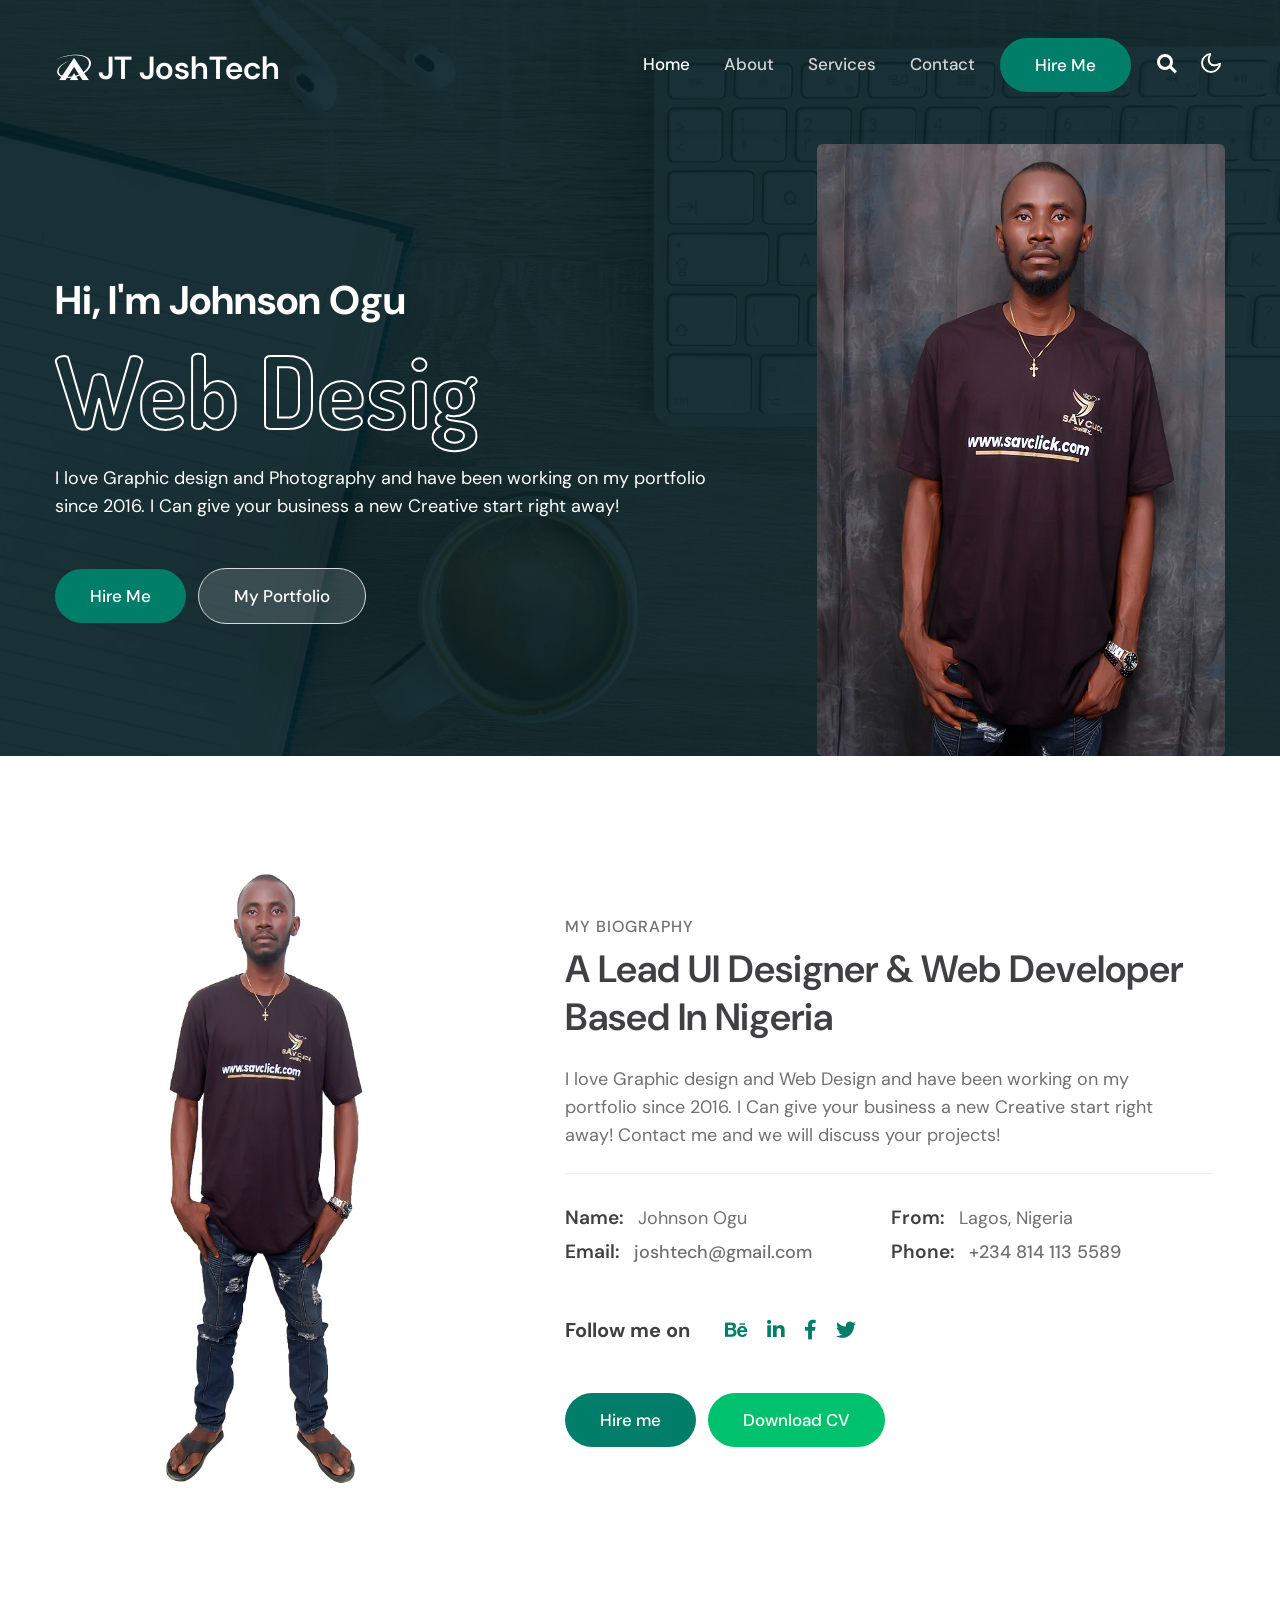
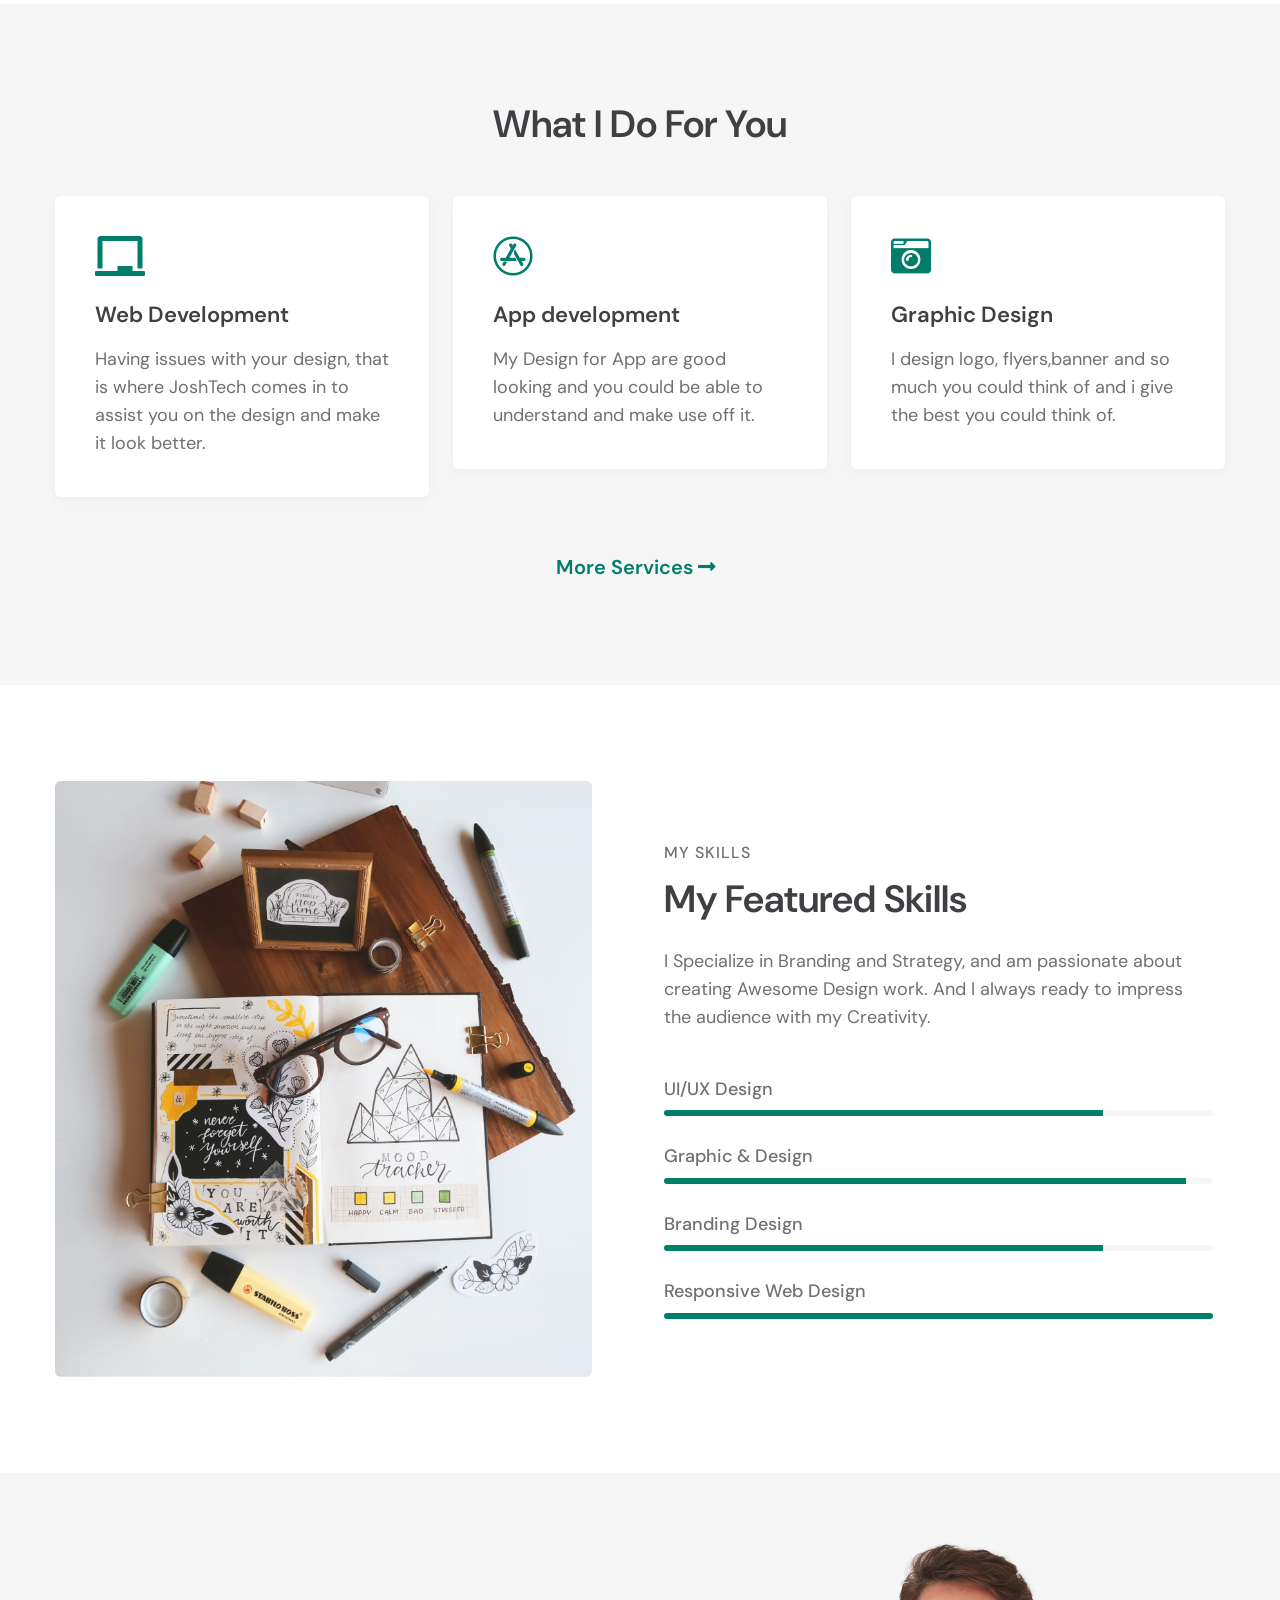
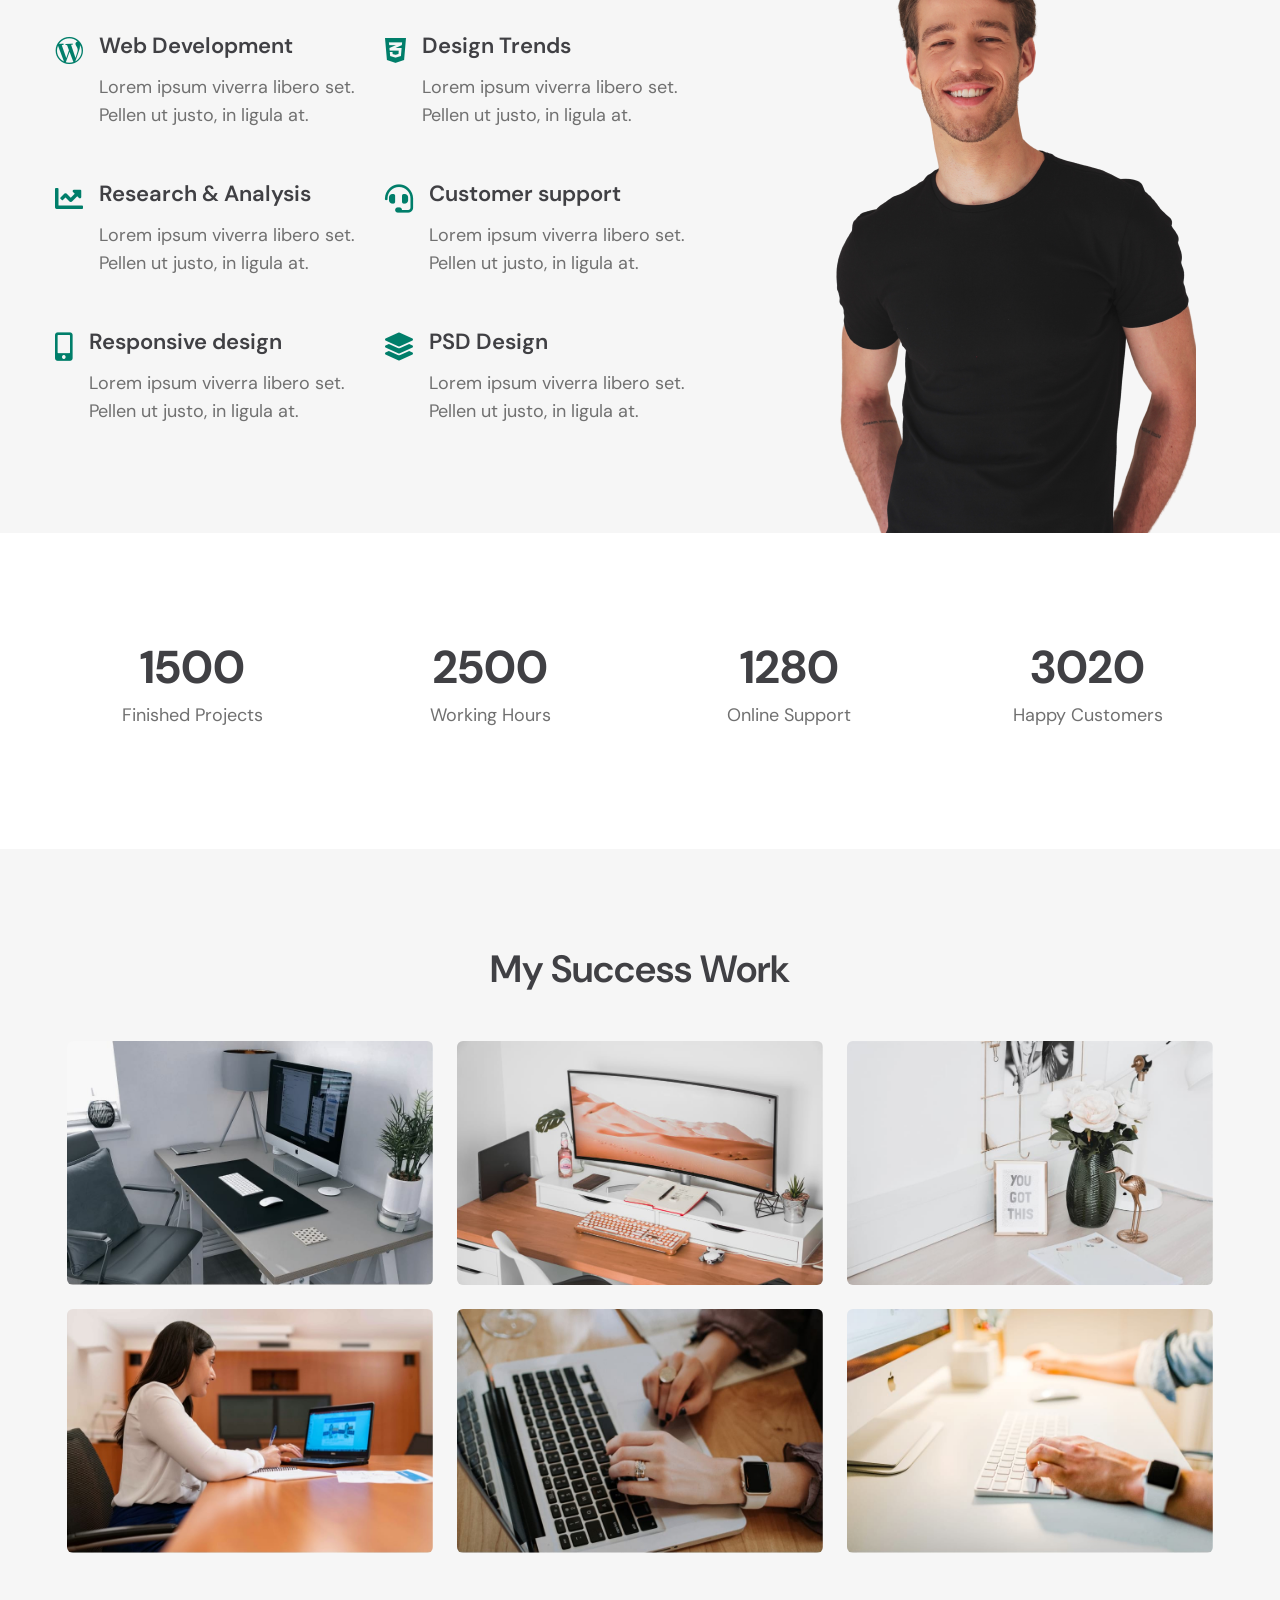
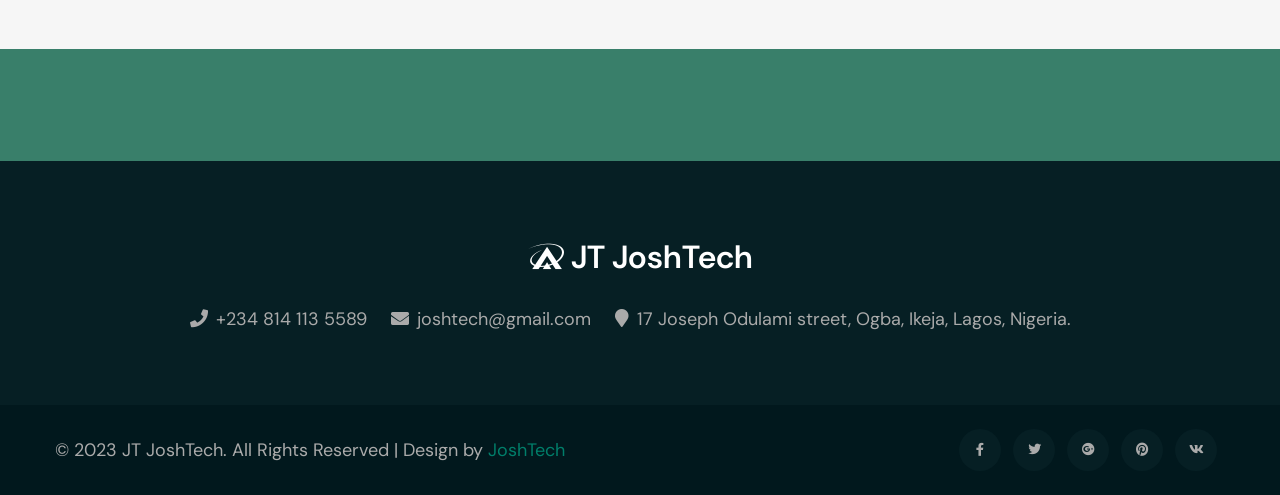
==== index.html @ a09c0ccb "Add files via upload" ====
<!--
Author: JoshTech
Author URL: http://joshtech.com
-->
<!doctype html>
<html lang="en">

<head>
    <!-- Required meta tags -->
    <meta charset="utf-8">
    <meta name="viewport" content="width=device-width, initial-scale=1, shrink-to-fit=no">
    <title>JoshTech Portfolio : Home</title>

    <!-- google-fonts -->
    <link href="//fonts.googleapis.com/css2?family=Dosis:wght@300;400;500;600;800&display=swap" rel="stylesheet">
    <link href="//fonts.googleapis.com/css2?family=DM+Sans:wght@400;500;700&display=swap" rel="stylesheet">
    <!-- //google-fonts -->

    <!-- Template CSS Style link -->
    <link rel="stylesheet" href="assets/css/style-liberty.css">

</head>

<body>


    <!--header-->
    <header id="site-header" class="fixed-top">
        <div class="container">
            <nav class="navbar navbar-expand-lg stroke">
                <h1>
                    <a class="navbar-brand" href="index.html">
                        <i class="fab fa-asymmetrik"></i> JT JoshTech
                    </a>
                </h1>
                <!-- if logo is image enable this   
                <a class="navbar-brand" href="index.html">
                    <img src="image-path" alt="Your logo" title="Your logo" style="height:35px;" />
                </a> -->
                <button class="navbar-toggler collapsed bg-gradient" type="button" data-bs-toggle="collapse"
                    data-bs-target="#navbarTogglerDemo02" aria-controls="navbarTogglerDemo02" aria-expanded="false"
                    aria-label="Toggle navigation">
                    <span class="navbar-toggler-icon fa icon-expand fa-bars"></span>
                    <span class="navbar-toggler-icon fa icon-close fa-times"></span>
                </button>

                <div class="collapse navbar-collapse" id="navbarTogglerDemo02">
                    <ul class="navbar-nav ms-lg-auto align-items-center">
                        <li class="nav-item active">
                            <a class="nav-link" href="index.html">Home <span class="sr-only">(current)</span></a>
                        </li>
                        <li class="nav-item">
                            <a class="nav-link" href="about.html">About</a>
                        </li>
                        <li class="nav-item">
                            <a class="nav-link" href="services.html">Services</a>
                        </li>
                        <li class="nav-item">
                            <a class="nav-link" href="contact.html">Contact</a>
                        </li>

                        <!--/right-btn-->
                        <div class="header-btn mx-2">
                            <a class="btn btn-style btn-primary mr-lg-5" href="contact.html"> Hire Me</a>
                        </div>
                        <!--/right-btn-->

                    </ul>
                </div>

                <!-- search -->
                <ul class="cd-header-buttons px-lg-2">
                    <li>
                    <a class="cd-search-trigger" href="#cd-search">
                        <span></span>
                    </a>
                    </li>
                </ul>
                <div id="cd-search" class="cd-search">
                    <form action="#url" method="post">
                        <input name="Search" type="search" placeholder="Click enter after typing...">
                    </form>
                </div>
                <!-- //search -->
                
                <!-- toggle switch for light and dark theme -->
                <div class="cont-ser-position">
                    <nav class="navigation">
                        <div class="theme-switch-wrapper">
                            <label class="theme-switch" for="checkbox">
                                <input type="checkbox" id="checkbox">
                                <div class="mode-container">
                                    <i class="gg-sun"></i>
                                    <i class="gg-moon"></i>
                                </div>
                            </label>
                        </div>
                    </nav>
                </div>
                <!-- //toggle switch for light and dark theme -->
            </nav>
        </div>
    </header>
    <!--//header-->




    <!-- banner section -->
    <section id="home" class="w3l-banner pt-5">
        <div class="container pt-lg-5 pt-md-4">
            <div class="row pt-lg-5 pt-4">
                <div class="col-lg-7 banner-info-grid pt-lg-0 pt-5">
                    <h1 class="mb-3">Hi, I'm Johnson Ogu</h1>
                    <h3 class="mb-4"> <span class="typed-text"></span><span class="cursor">&nbsp</span> </h3>
                    <p>I love Graphic design and Photography and have been working on my portfolio since 2016. I Can
                        give your business a new Creative start right away!</p>
                    
                    <a class="btn btn-primary btn-style mt-5 me-2" href="contact.html"> Hire Me </a>
                    <a class="btn btn-style transparent-btn mt-5" href="#portfolio"> My Portfolio </a>
                    
                </div>
                <div class="col-lg-5 text-lg-end my-image mt-lg-0 mt-4">
                    <img src="assets/images/Banner2.jpg" class="img-fluid" />
                </div>
            </div>
        </div>
    </section>
    <!-- //banner section -->


    <!-- About Section-->
    <section class="w3l-about py-5" id="about">
        <div class="container py-md-5 py-2">
            <div class="row w3l-row">
                <div class="col-lg-5 my-image pe-lg-5 mb-lg-0 mb-md-5 mb-4">
                    <img src="assets/images/About2.jpg" alt="" class="img-fluid">
                </div>
                <div class="col-lg-7 w3l-about-info px-lg-4 align-center">
                    <h6 class="w3l-title-small mb-1">My Biography</h6>
                    <h3 class="w3l-title-main mb-2">A Lead UI Designer & Web Developer based in Nigeria</h3>
                    <p class="my-4 pe-lg-5">I love Graphic design and Web Design and have been working on my portfolio since 2016. I Can give your business a new Creative start right away! Contact me and we will discuss your projects!</p>
                    <div class="my-info mt-4">
                        <div class="single-info"><span>Name:</span>
                            <p>Johnson Ogu</p>
                        </div>
                        <div class="single-info"><span>From:</span>
                            <p>Lagos, Nigeria</p>
                        </div>
                        <div class="single-info"><span>Email:</span>
                            <p><a href="mailto:joshtech@mail.com">joshtech@gmail.com</a></p>
                        </div>
                        <div class="single-info"><span>Phone:</span>
                            <p><a href="tel:+234 814 113 5589">+234 814 113 5589</a></p>
                        </div>
                    </div>

                    <ul class="follow-social mt-lg-5 mt-4">
                        <li>
                            <h5 class="me-md-3">Follow me on </h5>
                        </li>

                        <li><a href="https://in.linkedin.com/company/joshtech"><span class="fab fa-behance"></span></a>
                        </li>

                        <li><a href="https://in.linkedin.com/company/joshtech"><span class="fab fa-linkedin-in"></span></a>
                        </li>

                        <li><a href="https://www.facebook.com/joshtech/">
                                <span class="fab fa-facebook-f"></span></a></li>

                        <li><a href="https://twitter.com/joshtech"><span class="fab fa-twitter"></span></a></li>

                    </ul>
                    <div class="w3l-btn">
                        <a href="contact.html" class="btn btn-style btn-primary mt-lg-5 mt-4 me-md-2">Hire me</a>
                        <a href="#download-cv" class="btn btn-style btn-secondary mt-lg-5 mt-4">Download CV</a>
                    </div>
                </div>
            </div>
        </div>
    </section>
    <!-- //About Section-->


    <!-- Services Section -->
    <section class="about-section py-5">
        <div class="container py-lg-5 py-md-4 py-2">
            <div class="title-heading-w3 mx-auto text-center mb-sm-5 mb-4">
                <h3 class="w3l-title-main">What I do for you</h3>
            </div>
            <div class="row justify-content-center">
                <div class="col-lg-4 col-md-6">
                    <div class="about-single">
                        <div class="about-icon mb-4">
                            <i class="fas fa-chalkboard"></i>
                        </div>
                        <div class="about-content">
                            <h5 class="mb-3"><a href="#url">Web Development</a></h5>
                            <p>Having issues with your design, that is where JoshTech comes in to assist you on the design and make it look better.</p>
                        </div>
                    </div>
                </div>
                <div class="col-lg-4 col-md-6 mt-md-0 mt-3">
                    <div class="about-single">
                        <div class="about-icon mb-4">
                            <i class="fab fa-app-store"></i>
                        </div>
                        <div class="about-content">
                            <h5 class="mb-3"><a href="#url"> App development</a></h5>
                            <p>My Design for App are good looking and you could be able to understand and make use off it.</p>
                        </div>
                    </div>
                </div>
                <div class="col-lg-4 col-md-6 mt-lg-0 mt-3">
                    <div class="about-single">
                        <div class="about-icon mb-4">
                            <i class="fas fa-camera-retro"></i>
                        </div>
                        <div class="about-content">
                            <h5 class="mb-3"><a href="#url"> Graphic Design</a></h5>
                            <p>I design logo, flyers,banner and so much you could think of and i give the best you could think of.</p>
                        </div>
                    </div>
                </div>
            </div>

            <div class="w3l-btn text-center">
                <a href="services.html" class="btn btn-border mt-lg-5 mt-4 me-2">
                    More services <span class="fas fa-long-arrow-alt-right"></span></a>
            </div>
        </div>
    </section>
    <!-- //Services Section -->





    <section class="w3l-skills py-5" id="skills">
        <div class="container py-lg-5 py-md-4 py-3">
            <div class="row">
                <div class="col-lg-6 pe-lg-5">
                    <img src="assets/images/about1.jpg" alt="" class="img-fluid">
                </div>
                <div class="col-lg-6 mt-lg-0 mt-5 w3l-content-6 px-lg-4 align-self-center">
                    <h6 class="w3l-title-small mb-2">My skills</h6>
                    <h3 class="w3l-title-main">My Featured skills</h3>
                    <p class="mt-4">I Specialize in Branding and Strategy, and am passionate about creating Awesome
                        Design work. And I always ready to impress the audience with my Creativity. </p>
                    <div class="progress-info mt-5">
                        <h6 class="progress-tittle">UI/UX Design</h6>
                        <div class="progress">
                            <div class="progress-bar progress-bar-striped" role="progressbar" style="width: 80%" aria-valuenow="80" aria-valuemin="0" aria-valuemax="100">
                            </div>
                        </div>
                    </div>
                    <div class="progress-info">
                        <h6 class="progress-tittle">Graphic &amp; Design</h6>
                        <div class="progress">
                            <div class="progress-bar progress-bar-striped" role="progressbar" style="width: 95%" aria-valuenow="95" aria-valuemin="0" aria-valuemax="100">
                            </div>
                        </div>
                    </div>
                    <div class="progress-info">
                        <h6 class="progress-tittle">Branding Design</h6>
                        <div class="progress">
                            <div class="progress-bar progress-bar-striped" role="progressbar" style="width: 80%" aria-valuenow="80" aria-valuemin="0" aria-valuemax="100">
                            </div>
                        </div>
                    </div>
                    <div class="progress-info mb-0">
                        <h6 class="progress-tittle">Responsive Web Design</h6>
                        <div class="progress">
                            <div class="progress-bar progress-bar-striped" role="progressbar" style="width: 100%" aria-valuenow="100" aria-valuemin="0" aria-valuemax="100">
                            </div>
                        </div>
                    </div>
                </div>
            </div>
        </div>
    </section>


    <!-- Why Choose Us Section-->
    <section class="w3l-whychooseus pt-5" id="about1">
        <div class="container pt-lg-0 pt-md-4 pt-2">
            <div class="row align-items-center">
                <div class="col-lg-7 pe-lg-5 align-items-center">
                    <div class="row two-grids">
                        <div class="col-sm-6 grids_info d-flex">
                            <i class="fab fa-wordpress-simple"></i>
                            <div class="detail ms-3">
                                <h4 class="w3l-subtitle">Web Development</h4>
                                <p>Lorem ipsum viverra libero set. Pellen ut justo, in ligula at.
                                </p>
                            </div>
                        </div>
                        <div class="col-sm-6 grids_info d-flex mt-sm-0 mt-4">
                            <i class="fab fa-css3-alt"></i>
                            <div class="detail ms-3">
                                <h4 class="w3l-subtitle">Design Trends</h4>
                                <p>Lorem ipsum viverra libero set. Pellen ut justo, in ligula at.
                                </p>
                            </div>
                        </div>
                        <div class="col-sm-6 grids_info d-flex mt-md-5 mt-4">
                            <i class="fas fa-chart-line"></i>
                            <div class="detail ms-3">
                                <h4 class="w3l-subtitle">Research & Analysis</h4>
                                <p>Lorem ipsum viverra libero set. Pellen ut justo, in ligula at.
                                </p>
                            </div>
                        </div>
                        <div class="col-sm-6 grids_info d-flex mt-md-5 mt-4">
                            <i class="fas fa-headset"></i>
                            <div class="detail ms-3">
                                <h4 class="w3l-subtitle">Customer support</h4>
                                <p>Lorem ipsum viverra libero set. Pellen ut justo, in ligula at.
                                </p>
                            </div>
                        </div>
                        <div class="col-sm-6 grids_info d-flex mt-md-5 mt-4">
                            <i class="fas fa-mobile-alt"></i>
                            <div class="detail ms-3">
                                <h4 class="w3l-subtitle">Responsive design</h4>
                                <p>Lorem ipsum viverra libero set. Pellen ut justo, in ligula at.
                                </p>
                            </div>
                        </div>
                        <div class="col-sm-6 grids_info d-flex mt-md-5 mt-4">
                            <i class="fas fa-layer-group"></i>
                            <div class="detail ms-3">
                                <h4 class="w3l-subtitle">PSD Design</h4>
                                <p>Lorem ipsum viverra libero set. Pellen ut justo, in ligula at.
                                </p>
                            </div>
                        </div>
                    </div>
                </div>
                <div class="col-lg-5 ps-lg-5 my-image mt-lg-0 mt-4">
                    <img src="assets/images/banner.png" alt="" class="img-fluid">
                </div>

            </div>
        </div>
    </section>
    <!-- //Why Choose Us Section-->



    
    <!-- Stats Section-->
    <section class="w3l-stats-section py-5" id="stats">
        <div class="container py-lg-5 py-md-4 py-2">
            <div class="w3l-stats-inner-inf py-lg-4">
                <div class="row stats-con text-center">
                    <div class="col-lg-3 col-6 stats_info counter_grid">
                        <p class="counter"> 1500 </p>
                        <h3>Finished Projects</h3>
                    </div>
                    <div class="col-lg-3 col-6 stats_info counter_grid">
                        <p class="counter"> 2500 </p>
                        <h3>Working Hours</h3>
                    </div>
                    <div class="col-lg-3 col-6 stats_info counter_grid mt-lg-0 mt-sm-5 mt-5">
                        <p class="counter"> 1280 </p>
                        <h3>Online Support</h3>
                    </div>
                    <div class="col-lg-3 col-6 stats_info counter_grid mt-lg-0 mt-sm-5 mt-5">
                        <p class="counter"> 3020 </p>
                        <h3>Happy Customers</h3>
                    </div>

                </div>
            </div>
        </div>
    </section>
    <!-- //Stats Section-->


    <!-- portfolio -->
    <section class="w3-gallery py-5" id="portfolio">
        <div class="container py-lg-5 py-md-4 py-2">
            <div class="title-heading-w3 mx-auto text-center mb-sm-5 mb-4">
                <h3 class="w3l-title-main mb-2">My Success Work</h3>
            </div>
            <div class="row portfolio-area clearfix p-0 m-0">
                <div class="col-lg-4 col-md-6 portfolio-item2 content" data-id="id-1" data-type="cat-item-1">
                    <span class="image-block">
                        <a class="image-zoom" href="assets/images/blog1.jpg" data-gal="prettyPhoto[gallery]">
                            <div class="content-overlay"></div>
                            <img src="assets/images/blog1.jpg" class="img-fluid w3layouts agileits" alt="portfolio-img">
                            <div class="content-details fadeIn-bottom">
                                <h3 class="content-title">Architecture</h3>
                                <p class="content-text">This is a short description</p>
                            </div>
                        </a>
                    </span>
                </div>
                <div class="col-lg-4 col-md-6 portfolio-item2 content mt-md-0 mt-4" data-id="id-2" data-type="cat-item-2">
                    <span class="image-block">
                        <a class="image-zoom" href="assets/images/blog2.jpg" data-gal="prettyPhoto[gallery]">
                            <div class="content-overlay"></div>
                            <img src="assets/images/blog2.jpg" class="img-fluid w3layouts agileits" alt="portfolio-img">
                            <div class="content-details fadeIn-bottom">
                                <h3 class="content-title">Corporate</h3>
                                <p class="content-text">This is a short description</p>
                            </div>
                        </a>
                    </span>
                </div>
                <div class="col-lg-4 col-md-6 portfolio-item2 content mt-lg-0 mt-4" data-id="id-3" data-type="cat-item-3">
                    <span class="image-block">
                        <a class="image-zoom" href="assets/images/blog3.jpg" data-gal="prettyPhoto[gallery]">
                            <div class="content-overlay"></div>
                            <img src="assets/images/blog3.jpg" class="img-fluid w3layouts agileits" alt="portfolio-img">
                            <div class="content-details fadeIn-bottom">
                                <h3 class="content-title">Ecommerce</h3>
                                <p class="content-text">This is a short description</p>
                            </div>
                        </a>
                    </span>
                </div>
                <div class="col-lg-4 col-md-6 portfolio-item2 content mt-4" data-id="id-4" data-type="cat-item-4">
                    <span class="image-block">
                        <a class="image-zoom" href="assets/images/blog4.jpg" data-gal="prettyPhoto[gallery]">
                            <div class="content-overlay"></div>
                            <img src="assets/images/blog4.jpg" class="img-fluid w3layouts agileits" alt="portfolio-img">
                            <div class="content-details fadeIn-bottom">
                                <h3 class="content-title">Mobile UI</h3>
                                <p class="content-text">This is a short description</p>
                            </div>
                        </a>
                    </span>
                </div>
                <div class="col-lg-4 col-md-6 portfolio-item2 content mt-4" data-id="id-5" data-type="cat-item-5">
                    <span class="image-block">
                        <a class="image-zoom" href="assets/images/blog5.jpg" data-gal="prettyPhoto[gallery]">
                            <div class="content-overlay"></div>
                            <img src="assets/images/blog5.jpg" class="img-fluid w3layouts agileits" alt="portfolio-img">
                            <div class="content-details fadeIn-bottom">
                                <h3 class="content-title">Fashion</h3>
                                <p class="content-text">This is a short description</p>
                            </div>
                        </a>
                    </span>
                </div>
                <div class="col-lg-4 col-md-6 portfolio-item2 content mt-4" data-id="id-7" data-type="cat-item-6">
                    <span class="image-block">
                        <a class="image-zoom" href="assets/images/blog6.jpg" data-gal="prettyPhoto[gallery]">
                            <div class="content-overlay"></div>
                            <img src="assets/images/blog6.jpg" class="img-fluid w3layouts agileits" alt="portfolio-img">
                            <div class="content-details fadeIn-bottom">
                                <h3 class="content-title">Real Estate </h3>
                                <p class="content-text">This is a short description</p>
                            </div>
                        </a>
                    </span>
                </div>
            </div>
            <!--end portfolio-area -->
        </div>
        <!-- //gallery container -->
    </section>
    <!-- //portfolio -->


    <!--/brands-->
    <section class="w3l-brands py-md-5 py-4">
        <div class="container py-lg-2">
            <div class="align-items-center">
                <div id="owl-demo" class="owl-carousel owl-theme">
                    <div class="item">
                        <img src="assets/images/logo1.png" class="img-fluid" alt="Brand">
                    </div>
                    <div class="item">
                        <img src="assets/images/logo2.png" class="img-fluid" alt="Brand">
                    </div>

                    <div class="item">
                        <img src="assets/images/logo3.png" class="img-fluid" alt="Brand">
                    </div>

                    <div class="item">
                        <img src="assets/images/logo4.png" class="img-fluid" alt="Brand">
                    </div>

                    <div class="item">
                        <img src="assets/images/logo5.png" class="img-fluid" alt="Brand">
                    </div>

                    <div class="item">
                        <img src="assets/images/logo1.png" class="img-fluid" alt="Brand">
                    </div>
                    <div class="item">
                        <img src="assets/images/logo2.png" class="img-fluid" alt="Brand">
                    </div>

                    <div class="item">
                        <img src="assets/images/logo3.png" class="img-fluid" alt="Brand">
                    </div>

                    <div class="item">
                        <img src="assets/images/logo4.png" class="img-fluid" alt="Brand">
                    </div>
                </div>
            </div>
        </div>
    </section>
    <!-- //brands -->



    <!-- footer -->
    <footer class="text-center">
        <div class="footer py-5">
            <div class="container py-md-4">
                <div clss="footer-logo">
                    <a class="logo" href="index.html">
                        <i class="fab fa-asymmetrik"></i> JT JoshTech
                    </a>
                </div>
                <div class="footer-contact-info mt-4">
                    <ul>
                        <li>
                            <a href="tel:+234 814 113 5589" class="contact-text-sub">
                                <span class="fas fa-phone me-2"></span>+234 814 113 5589
                            </a>
                        </li>
                        <li>
                            <a href="mailto:joshtech@gmail.com" class="contact-text-sub">
                                <span class="fas fa-envelope me-2"></span>joshtech@gmail.com 
                            </a>
                        </li>
                        <li>
                            <p class="contact-text-sub"> 
                                <span class="fas fa-map-marker me-2"></span>17 Joseph Odulami street, Ogba, Ikeja, Lagos, Nigeria.
                            </p>
                        </li>
                    </ul>
                </div>
            </div>
        </div>
        <div class="container py-4">
            <div class="row footer-grids">
                <div class="col-lg-6 copyright text-lg-start text-center align-center">
                    <p>© 2023 JT JoshTech. All Rights Reserved | Design by <a href="http://joshtech.com/"> JoshTech</a> </p>
                </div>
                <div class="col-lg-6 text-lg-end text-center mt-lg-0 mt-4">
                    <div class="social">
                        <ul>
                            <li><a href="#url"><span class="fab me-2 fa-facebook-f"></span></a></li>
                            <li><a href="#url"><span class="fab me-2 fa-twitter"></span></a></li>
                            <li><a href="#url"><span class="fab me-2 fa-google-plus"></span></a></li>
                            <li><a href="#url"><span class="fab me-2 fa-pinterest"></span></a></li>
                            <li><a href="#url"><span class="fab me-2 fa-vk"></span></a></li>
                        </ul>
                    </div>
                </div>
            </div>
        </div>
    </footer>
    <!-- //footer -->



    <!-- Js scripts -->
    <!-- move top -->
    <button onclick="topFunction()" id="movetop" title="Go to top">
        <span class="fas fa-level-up-alt" aria-hidden="true"></span>
    </button>
    <script>
        // When the user scrolls down 20px from the top of the document, show the button
        window.onscroll = function () {
            scrollFunction()
        };

        function scrollFunction() {
            if (document.body.scrollTop > 20 || document.documentElement.scrollTop > 20) {
                document.getElementById("movetop").style.display = "block";
            } else {
                document.getElementById("movetop").style.display = "none";
            }
        }

        // When the user clicks on the button, scroll to the top of the document
        function topFunction() {
            document.body.scrollTop = 0;
            document.documentElement.scrollTop = 0;
        }
    </script>
    <!-- //move top -->

    <!-- common jquery plugin -->
    <script src="assets/js/jquery-3.3.1.min.js"></script>
    <!-- //common jquery plugin -->

    <!-- theme switch js (light and dark)-->
    <script src="assets/js/theme-change.js"></script>
    <!-- //theme switch js (light and dark)-->

    <!--search-bar-->
    <script src="assets/js/search.js"></script>
    <!--//search-bar-->

    <!--/stats-number-counter-->
    <script src="assets/js/jquery.waypoints.min.js"></script>
    <script src="assets/js/jquery.countup.js"></script>
    <script>
        $('.counter').countUp();

    </script>
    <!--//stats-number-counter-->

    <!--/owlcarousel-->
    <script src="assets/js/owl.carousel.js"></script>
    <!-- //brands-->
    <script>
        $(document).ready(function() {
            $("#owl-demo").owlCarousel({
                loop: true,
                autoplay: true,
                autoplaySpeed: 1500,
                nav: false,
                responsiveClass: true,
                responsive: {
                    0: {
                        items: 2,
                        nav: false
                    },
                    568: {
                        items: 3,
                        nav: false
                    },
                    768: {
                        items: 4,
                        nav: false
                    }
                }
            })
        })

    </script>
    <!-- //brands-->

    <!-- /typig-text-->
    <script>
        const typedTextSpan = document.querySelector(".typed-text");
        const cursorSpan = document.querySelector(".cursor");

        const textArray = ["Web Designer", "Web Developer", "Graphic Designer", "Video Editing"];
        const typingDelay = 200;
        const erasingDelay = 10;
        const newTextDelay = 100; // Delay between current and next text
        let textArrayIndex = 0;
        let charIndex = 0;

        function type() {
            if (charIndex < textArray[textArrayIndex].length) {
                if (!cursorSpan.classList.contains("typing")) cursorSpan.classList.add("typing");
                typedTextSpan.textContent += textArray[textArrayIndex].charAt(charIndex);
                charIndex++;
                setTimeout(type, typingDelay);
            } else {
                cursorSpan.classList.remove("typing");
                setTimeout(erase, newTextDelay);
            }
        }

        function erase() {
            if (charIndex > 0) {
                // add class 'typing' if there's none
                if (!cursorSpan.classList.contains("typing")) {
                    cursorSpan.classList.add("typing");
                }
                typedTextSpan.textContent = textArray[textArrayIndex].substring(0, 0);
                charIndex--;
                setTimeout(erase, erasingDelay);
            } else {
                cursorSpan.classList.remove("typing");
                textArrayIndex++;
                if (textArrayIndex >= textArray.length) textArrayIndex = 0;
                setTimeout(type, typingDelay);
            }
        }

        document.addEventListener("DOMContentLoaded", function () { // On DOM Load initiate the effect
            if (textArray.length) setTimeout(type, newTextDelay + 250);
        });
    </script>
    <!-- //typig-text-->


    <!-- jQuery-Photo-filter-lightbox-portfolio-plugin -->
    <script src="assets/js/jquery-1.7.2.js"></script>
    <script src="assets/js/jquery.quicksand.js"></script>
    <script src="assets/js/script.js"></script>
    <script src="assets/js/jquery.prettyPhoto.js"></script>
    <!-- //jQuery-Photo-filter-lightbox-portfolio-plugin -->

    <!-- MENU-JS -->
    <script>
        $(window).on("scroll", function () {
            var scroll = $(window).scrollTop();

            if (scroll >= 80) {
                $("#site-header").addClass("nav-fixed");
            } else {
                $("#site-header").removeClass("nav-fixed");
            }
        });

        //Main navigation Active Class Add Remove
        $(".navbar-toggler").on("click", function () {
            $("header").toggleClass("active");
        });
        $(document).on("ready", function () {
            if ($(window).width() > 991) {
                $("header").removeClass("active");
            }
            $(window).on("resize", function () {
                if ($(window).width() > 991) {
                    $("header").removeClass("active");
                }
            });
        });
    </script>
    <!-- //MENU-JS -->

    <!-- disable body scroll which navbar is in active -->
    <script>
        $(function () {
            $('.navbar-toggler').click(function () {
                $('body').toggleClass('noscroll');
            })
        });
    </script>
    <!-- //disable body scroll which navbar is in active -->

    <!--bootstrap-->
    <script src="assets/js/bootstrap.min.js"></script>
    <!-- //bootstrap-->
    <!-- //Js scripts -->

</body>

</html>
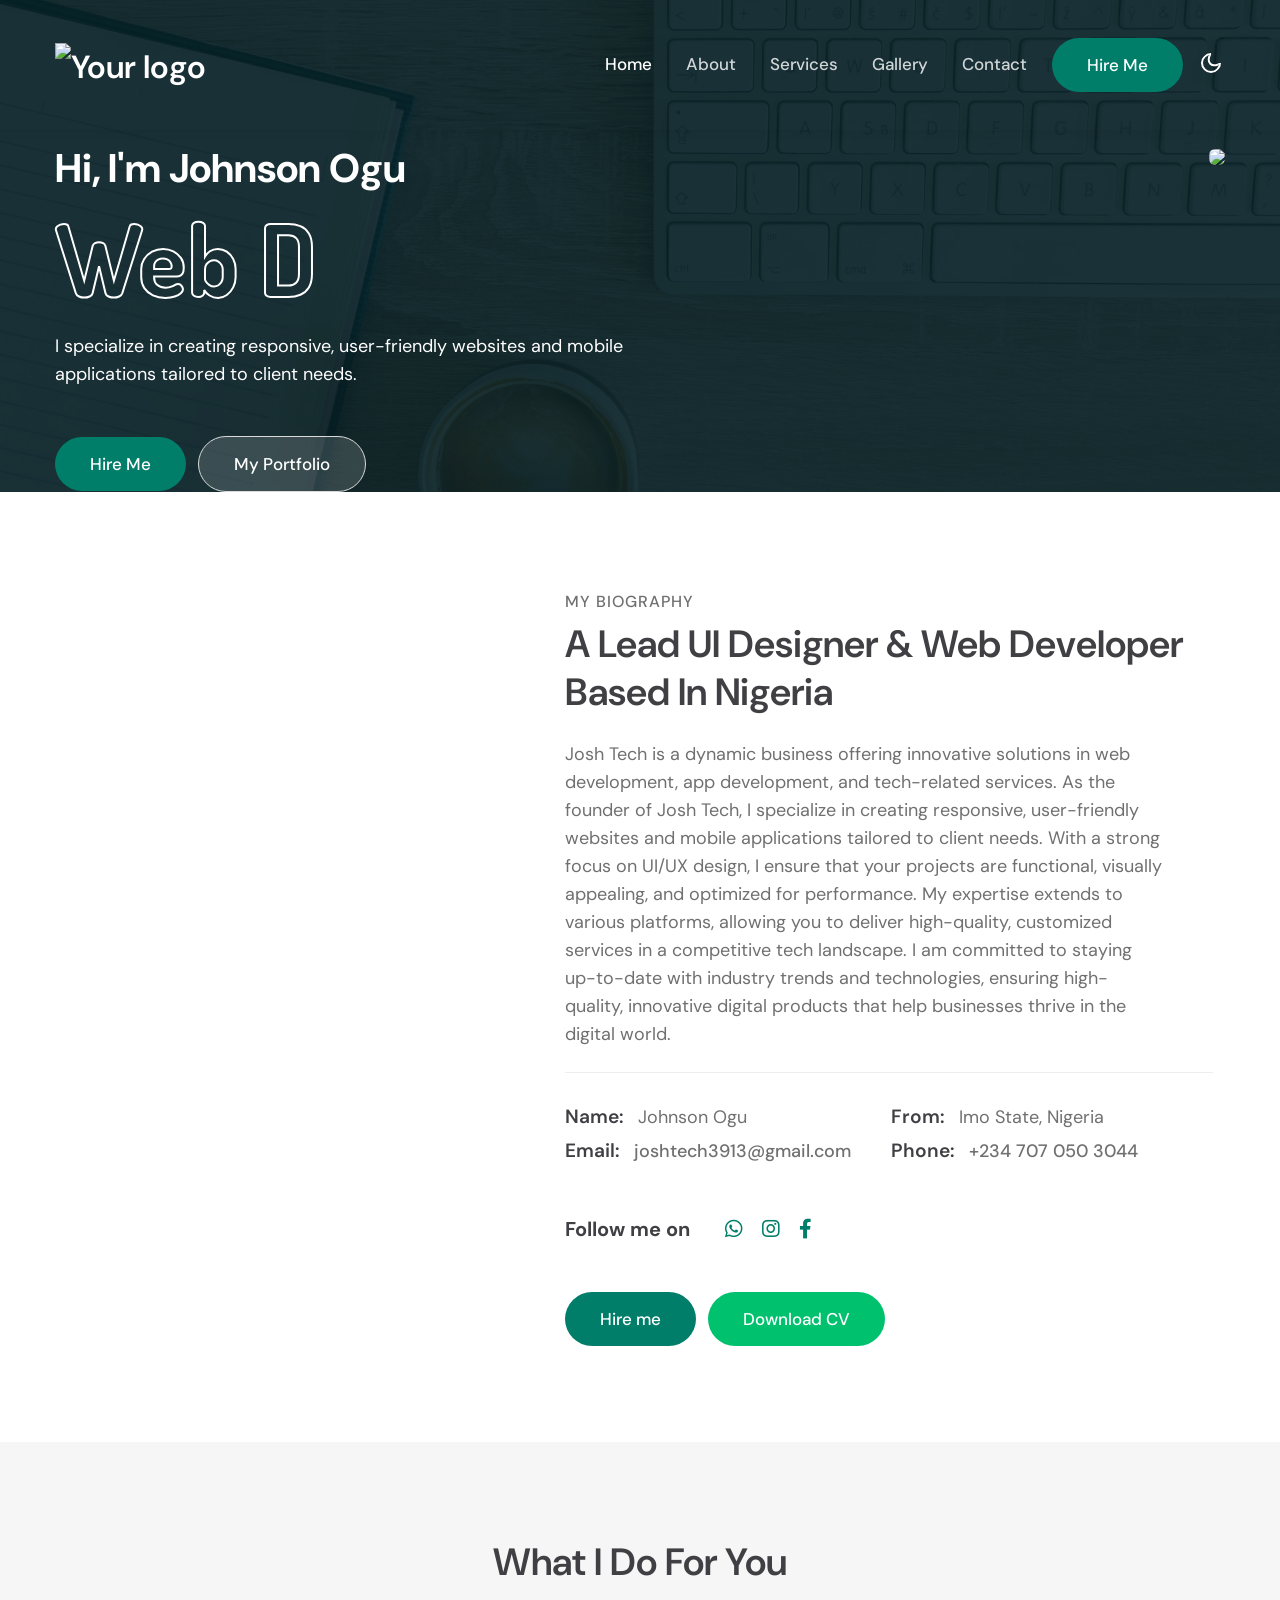
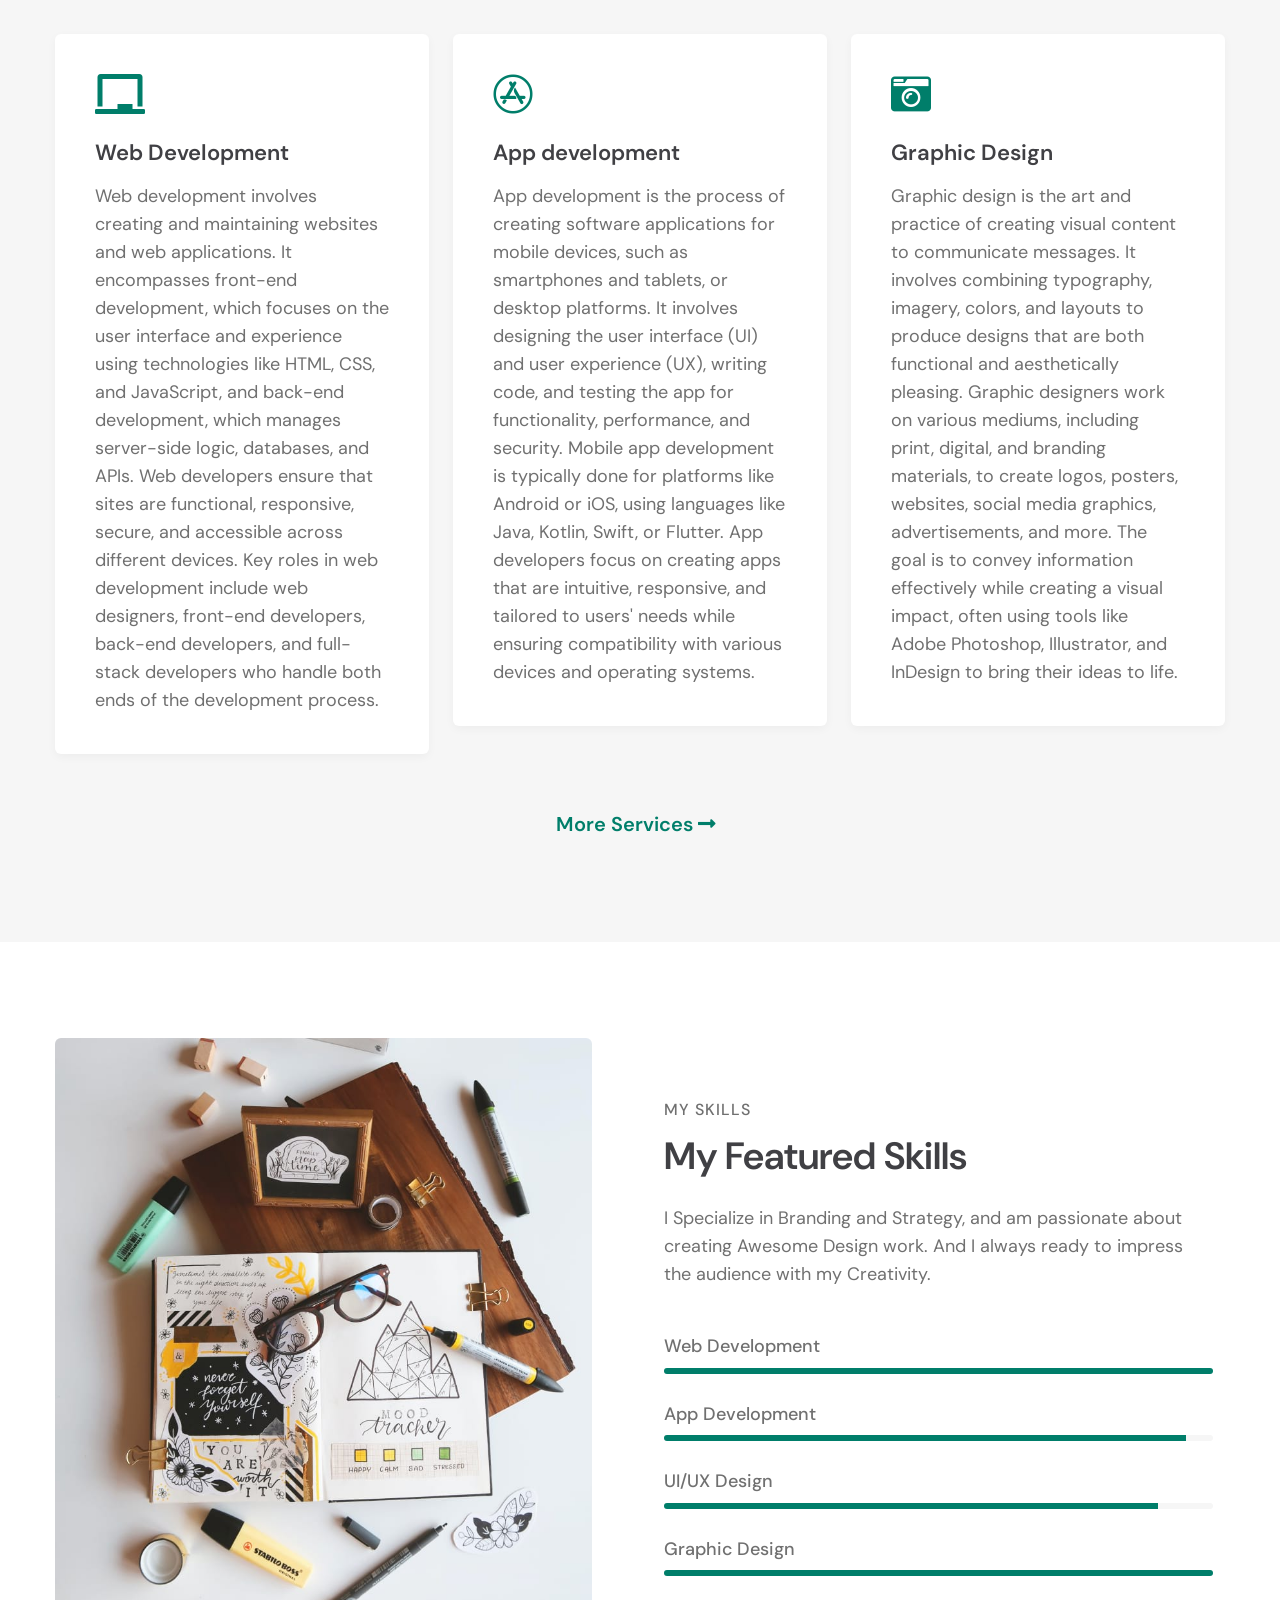
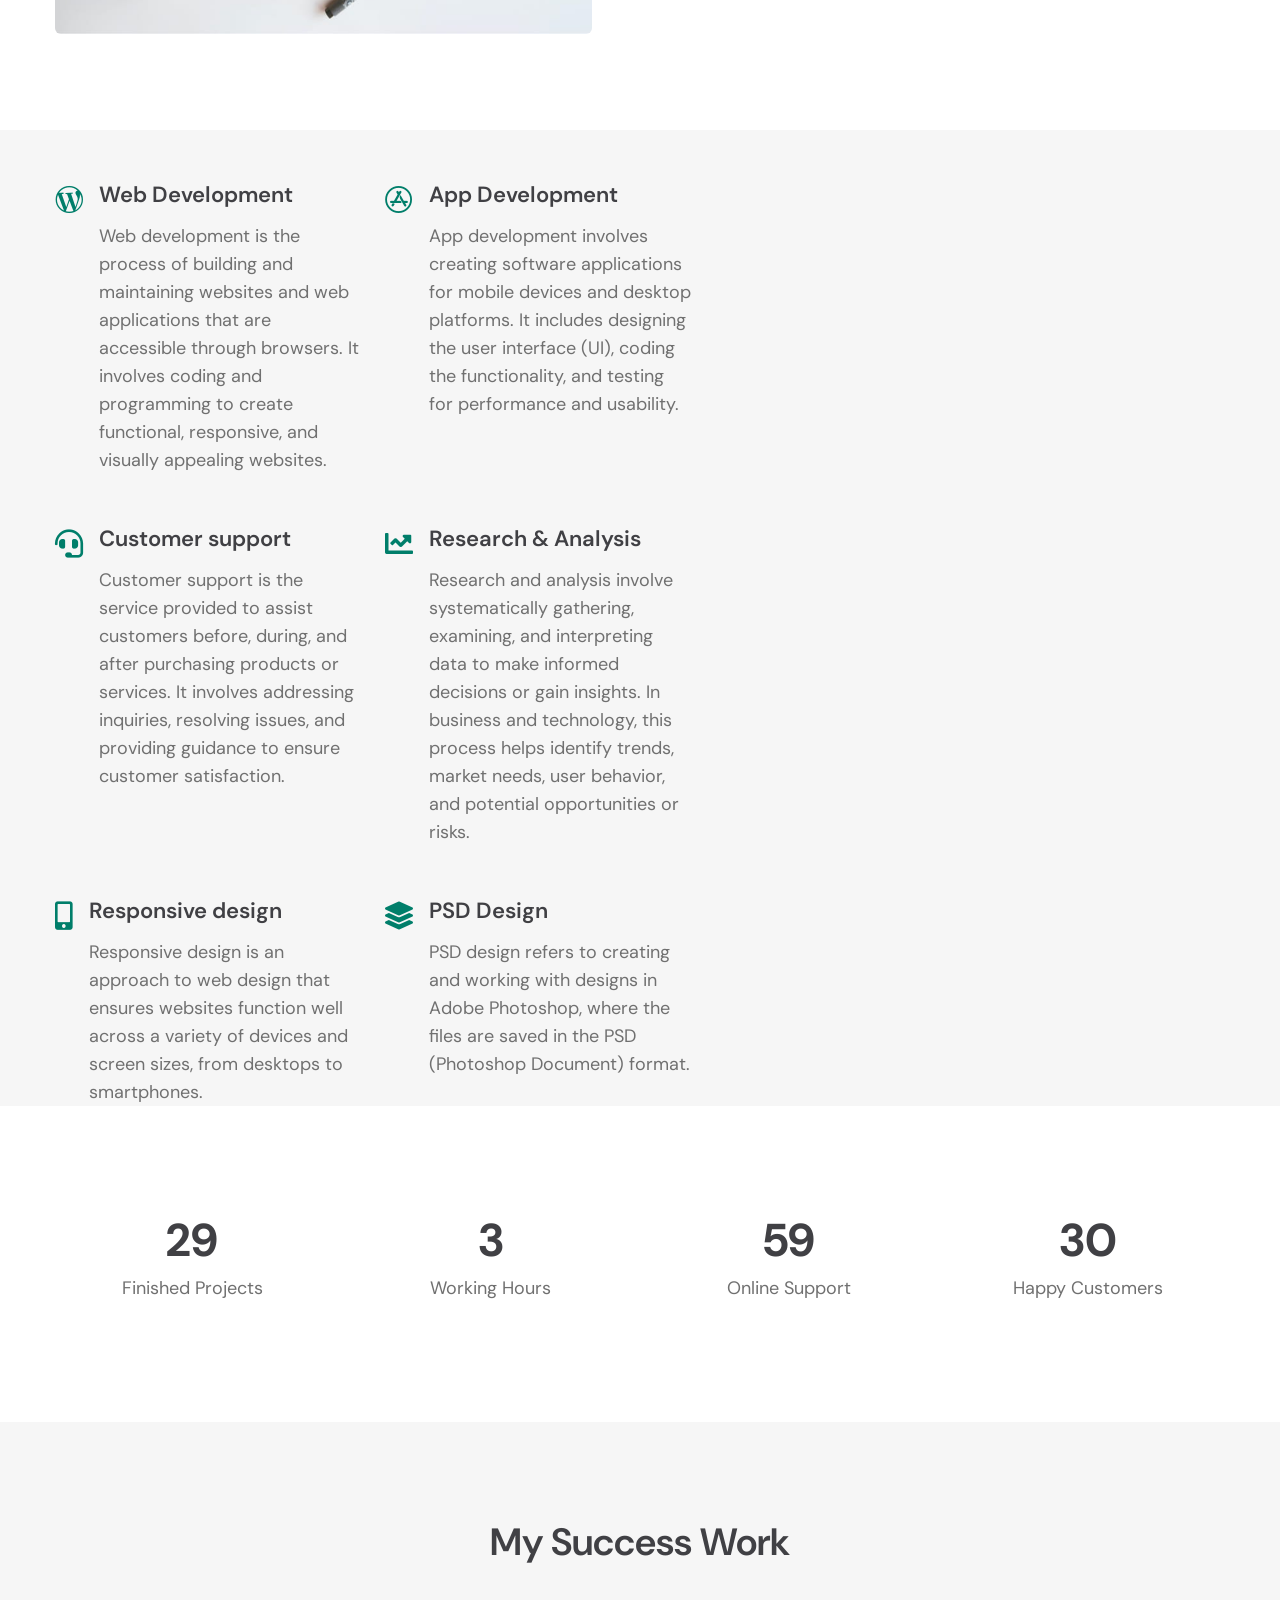
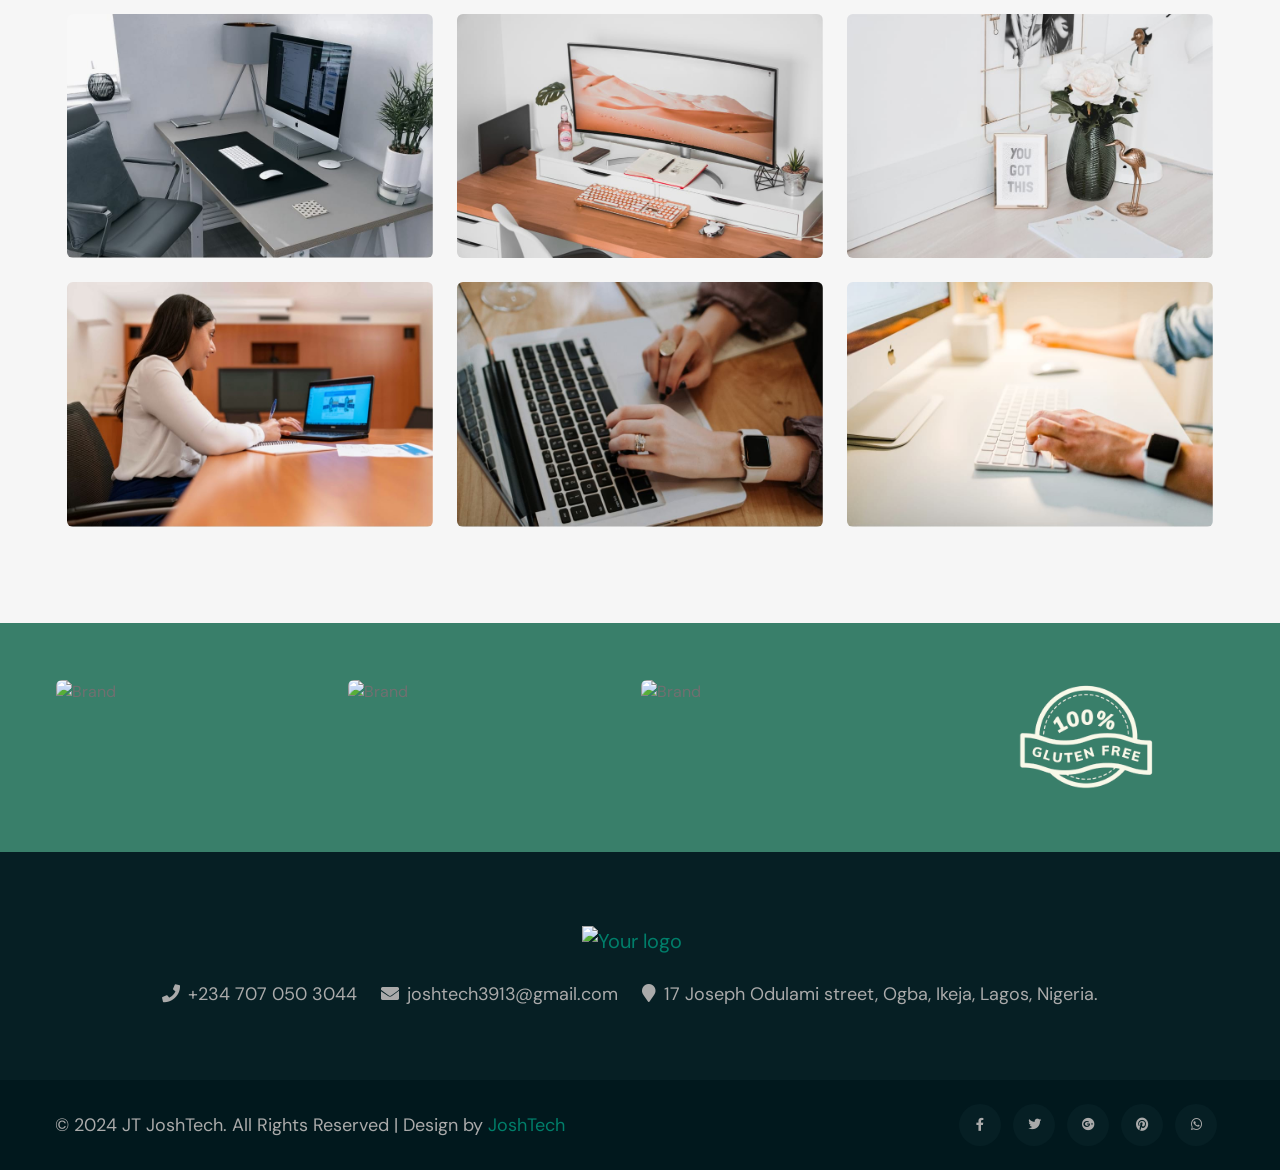
==== commit 8e0ac4ff: "change of logo A new brade logo for the website" ====
--- a/index.html
+++ b/index.html
@@ -1,6 +1,6 @@
 <!--
 Author: JoshTech
-Author URL: http://joshtech.com
+Author URL: http://joshtech.com.ng
 -->
 <!doctype html>
 <html lang="en">
@@ -10,6 +10,8 @@
     <meta charset="utf-8">
     <meta name="viewport" content="width=device-width, initial-scale=1, shrink-to-fit=no">
     <title>JoshTech Portfolio : Home</title>
+    
+    <link rel="shortcut icon" href="assets/images/favicon.png">
 
     <!-- google-fonts -->
     <link href="//fonts.googleapis.com/css2?family=Dosis:wght@300;400;500;600;800&display=swap" rel="stylesheet">
@@ -27,16 +29,17 @@
     <!--header-->
     <header id="site-header" class="fixed-top">
         <div class="container">
-            <nav class="navbar navbar-expand-lg stroke">
+            <nav class="navbar navbar-expand-lg">
+                <!-- if no logo image enable this 
                 <h1>
                     <a class="navbar-brand" href="index.html">
                         <i class="fab fa-asymmetrik"></i> JT JoshTech
                     </a>
-                </h1>
-                <!-- if logo is image enable this   
+                </h1> -->
+                <!-- if logo in image enable this   --> 
                 <a class="navbar-brand" href="index.html">
-                    <img src="image-path" alt="Your logo" title="Your logo" style="height:35px;" />
-                </a> -->
+                    <img src="assets/images/logo.png" alt="Your logo" title="Your logo" style="height:35px;" />
+                </a>
                 <button class="navbar-toggler collapsed bg-gradient" type="button" data-bs-toggle="collapse"
                     data-bs-target="#navbarTogglerDemo02" aria-controls="navbarTogglerDemo02" aria-expanded="false"
                     aria-label="Toggle navigation">
@@ -56,32 +59,20 @@
                             <a class="nav-link" href="services.html">Services</a>
                         </li>
                         <li class="nav-item">
+                            <a class="nav-link" href="gallery.html">Gallery</a>
+                        </li>
+                        <li class="nav-item">
                             <a class="nav-link" href="contact.html">Contact</a>
                         </li>
 
                         <!--/right-btn-->
                         <div class="header-btn mx-2">
-                            <a class="btn btn-style btn-primary mr-lg-5" href="contact.html"> Hire Me</a>
+                            <a class="btn btn-style btn-primary mr-lg-5" href="https://wa.me/2347070503044/"> Hire Me</a>
                         </div>
                         <!--/right-btn-->
 
                     </ul>
                 </div>
-
-                <!-- search -->
-                <ul class="cd-header-buttons px-lg-2">
-                    <li>
-                    <a class="cd-search-trigger" href="#cd-search">
-                        <span></span>
-                    </a>
-                    </li>
-                </ul>
-                <div id="cd-search" class="cd-search">
-                    <form action="#url" method="post">
-                        <input name="Search" type="search" placeholder="Click enter after typing...">
-                    </form>
-                </div>
-                <!-- //search -->
                 
                 <!-- toggle switch for light and dark theme -->
                 <div class="cont-ser-position">
@@ -113,15 +104,14 @@
                 <div class="col-lg-7 banner-info-grid pt-lg-0 pt-5">
                     <h1 class="mb-3">Hi, I'm Johnson Ogu</h1>
                     <h3 class="mb-4"> <span class="typed-text"></span><span class="cursor">&nbsp</span> </h3>
-                    <p>I love Graphic design and Photography and have been working on my portfolio since 2016. I Can
-                        give your business a new Creative start right away!</p>
+                    <p>I specialize in creating responsive, user-friendly websites and mobile applications tailored to client needs.</p>
                     
-                    <a class="btn btn-primary btn-style mt-5 me-2" href="contact.html"> Hire Me </a>
-                    <a class="btn btn-style transparent-btn mt-5" href="#portfolio"> My Portfolio </a>
+                    <a class="btn btn-primary btn-style mt-5 me-2" href="https://wa.me/2347070503044/"> Hire Me </a>
+                    <a class="btn btn-style transparent-btn mt-5" href="https://www.facebook.com/joshtech/"> My Portfolio </a>
                     
                 </div>
                 <div class="col-lg-5 text-lg-end my-image mt-lg-0 mt-4">
-                    <img src="assets/images/Banner2.jpg" class="img-fluid" />
+                    <img src="assets/images/Banner2.png" class="img-fluid" />
                 </div>
             </div>
         </div>
@@ -134,24 +124,24 @@
         <div class="container py-md-5 py-2">
             <div class="row w3l-row">
                 <div class="col-lg-5 my-image pe-lg-5 mb-lg-0 mb-md-5 mb-4">
-                    <img src="assets/images/About2.jpg" alt="" class="img-fluid">
+                    <img src="assets/images/About2.png" alt="" class="img-fluid">
                 </div>
                 <div class="col-lg-7 w3l-about-info px-lg-4 align-center">
                     <h6 class="w3l-title-small mb-1">My Biography</h6>
                     <h3 class="w3l-title-main mb-2">A Lead UI Designer & Web Developer based in Nigeria</h3>
-                    <p class="my-4 pe-lg-5">I love Graphic design and Web Design and have been working on my portfolio since 2016. I Can give your business a new Creative start right away! Contact me and we will discuss your projects!</p>
+                    <p class="my-4 pe-lg-5">Josh Tech is a dynamic business offering innovative solutions in web development, app development, and tech-related services. As the founder of Josh Tech, I specialize in creating responsive, user-friendly websites and mobile applications tailored to client needs. With a strong focus on UI/UX design, I ensure that your projects are functional, visually appealing, and optimized for performance. My expertise extends to various platforms, allowing you to deliver high-quality, customized services in a competitive tech landscape. I am committed to staying up-to-date with industry trends and technologies, ensuring high-quality, innovative digital products that help businesses thrive in the digital world.</p>
                     <div class="my-info mt-4">
                         <div class="single-info"><span>Name:</span>
                             <p>Johnson Ogu</p>
                         </div>
                         <div class="single-info"><span>From:</span>
-                            <p>Lagos, Nigeria</p>
+                            <p>Imo State, Nigeria</p>
                         </div>
                         <div class="single-info"><span>Email:</span>
-                            <p><a href="mailto:joshtech@mail.com">joshtech@gmail.com</a></p>
+                            <p><a href="mailto:joshtech@mail.com">joshtech3913@gmail.com</a></p>
                         </div>
                         <div class="single-info"><span>Phone:</span>
-                            <p><a href="tel:+234 814 113 5589">+234 814 113 5589</a></p>
+                            <p><a href="tel:+234 707 050 3044">+234 707 050 3044</a></p>
                         </div>
                     </div>
 
@@ -160,21 +150,19 @@
                             <h5 class="me-md-3">Follow me on </h5>
                         </li>
 
-                        <li><a href="https://in.linkedin.com/company/joshtech"><span class="fab fa-behance"></span></a>
-                        </li>
-
-                        <li><a href="https://in.linkedin.com/company/joshtech"><span class="fab fa-linkedin-in"></span></a>
-                        </li>
-
-                        <li><a href="https://www.facebook.com/joshtech/">
+                        <li><a href="https://wa.me/2347070503044/"><span class="fab fa-whatsapp"></span></a>
+                        </li>
+
+                        <li><a href="https://www.instagram.com/joshtech3913?igsh=MzNlNGNkZWQ4Mg=="><span class="fab fa-instagram"></span></a>
+                        </li>
+
+                        <li><a href="https://www.facebook.com/share/txsLhKC6xKax8pin/?mibextid=qi2Omg">
                                 <span class="fab fa-facebook-f"></span></a></li>
-
-                        <li><a href="https://twitter.com/joshtech"><span class="fab fa-twitter"></span></a></li>
 
                     </ul>
                     <div class="w3l-btn">
-                        <a href="contact.html" class="btn btn-style btn-primary mt-lg-5 mt-4 me-md-2">Hire me</a>
-                        <a href="#download-cv" class="btn btn-style btn-secondary mt-lg-5 mt-4">Download CV</a>
+                        <a href="https://whatsapp.com/joshtech" class="btn btn-style btn-primary mt-lg-5 mt-4 me-md-2">Hire me</a>
+                        <a href="https://drive.google.com" class="btn btn-style btn-secondary mt-lg-5 mt-4">Download CV</a>
                     </div>
                 </div>
             </div>
@@ -197,7 +185,7 @@
                         </div>
                         <div class="about-content">
                             <h5 class="mb-3"><a href="#url">Web Development</a></h5>
-                            <p>Having issues with your design, that is where JoshTech comes in to assist you on the design and make it look better.</p>
+                            <p>Web development involves creating and maintaining websites and web applications. It encompasses front-end development, which focuses on the user interface and experience using technologies like HTML, CSS, and JavaScript, and back-end development, which manages server-side logic, databases, and APIs. Web developers ensure that sites are functional, responsive, secure, and accessible across different devices. Key roles in web development include web designers, front-end developers, back-end developers, and full-stack developers who handle both ends of the development process.</p>
                         </div>
                     </div>
                 </div>
@@ -208,7 +196,7 @@
                         </div>
                         <div class="about-content">
                             <h5 class="mb-3"><a href="#url"> App development</a></h5>
-                            <p>My Design for App are good looking and you could be able to understand and make use off it.</p>
+                            <p>App development is the process of creating software applications for mobile devices, such as smartphones and tablets, or desktop platforms. It involves designing the user interface (UI) and user experience (UX), writing code, and testing the app for functionality, performance, and security. Mobile app development is typically done for platforms like Android or iOS, using languages like Java, Kotlin, Swift, or Flutter. App developers focus on creating apps that are intuitive, responsive, and tailored to users' needs while ensuring compatibility with various devices and operating systems.</p>
                         </div>
                     </div>
                 </div>
@@ -219,7 +207,7 @@
                         </div>
                         <div class="about-content">
                             <h5 class="mb-3"><a href="#url"> Graphic Design</a></h5>
-                            <p>I design logo, flyers,banner and so much you could think of and i give the best you could think of.</p>
+                            <p>Graphic design is the art and practice of creating visual content to communicate messages. It involves combining typography, imagery, colors, and layouts to produce designs that are both functional and aesthetically pleasing. Graphic designers work on various mediums, including print, digital, and branding materials, to create logos, posters, websites, social media graphics, advertisements, and more. The goal is to convey information effectively while creating a visual impact, often using tools like Adobe Photoshop, Illustrator, and InDesign to bring their ideas to life.</p>
                         </div>
                     </div>
                 </div>
@@ -249,28 +237,28 @@
                     <p class="mt-4">I Specialize in Branding and Strategy, and am passionate about creating Awesome
                         Design work. And I always ready to impress the audience with my Creativity. </p>
                     <div class="progress-info mt-5">
+                        <h6 class="progress-tittle">Web Development</h6>
+                        <div class="progress">
+                            <div class="progress-bar progress-bar-striped" role="progressbar" style="width: 100%" aria-valuenow="100" aria-valuemin="0" aria-valuemax="100">
+                            </div>
+                        </div>
+                    </div>
+                    <div class="progress-info">
+                        <h6 class="progress-tittle">App Development</h6>
+                        <div class="progress">
+                            <div class="progress-bar progress-bar-striped" role="progressbar" style="width: 95%" aria-valuenow="95" aria-valuemin="0" aria-valuemax="100">
+                            </div>
+                        </div>
+                    </div>
+                    <div class="progress-info">
                         <h6 class="progress-tittle">UI/UX Design</h6>
                         <div class="progress">
-                            <div class="progress-bar progress-bar-striped" role="progressbar" style="width: 80%" aria-valuenow="80" aria-valuemin="0" aria-valuemax="100">
-                            </div>
-                        </div>
-                    </div>
-                    <div class="progress-info">
-                        <h6 class="progress-tittle">Graphic &amp; Design</h6>
-                        <div class="progress">
-                            <div class="progress-bar progress-bar-striped" role="progressbar" style="width: 95%" aria-valuenow="95" aria-valuemin="0" aria-valuemax="100">
-                            </div>
-                        </div>
-                    </div>
-                    <div class="progress-info">
-                        <h6 class="progress-tittle">Branding Design</h6>
-                        <div class="progress">
-                            <div class="progress-bar progress-bar-striped" role="progressbar" style="width: 80%" aria-valuenow="80" aria-valuemin="0" aria-valuemax="100">
+                            <div class="progress-bar progress-bar-striped" role="progressbar" style="width: 90%" aria-valuenow="90" aria-valuemin="0" aria-valuemax="100">
                             </div>
                         </div>
                     </div>
                     <div class="progress-info mb-0">
-                        <h6 class="progress-tittle">Responsive Web Design</h6>
+                        <h6 class="progress-tittle">Graphic Design</h6>
                         <div class="progress">
                             <div class="progress-bar progress-bar-striped" role="progressbar" style="width: 100%" aria-valuenow="100" aria-valuemin="0" aria-valuemax="100">
                             </div>
@@ -292,63 +280,54 @@
                             <i class="fab fa-wordpress-simple"></i>
                             <div class="detail ms-3">
                                 <h4 class="w3l-subtitle">Web Development</h4>
-                                <p>Lorem ipsum viverra libero set. Pellen ut justo, in ligula at.
-                                </p>
+                                <p>Web development is the process of building and maintaining websites and web applications that are accessible through browsers. It involves coding and programming to create functional, responsive, and visually appealing websites.</p>
                             </div>
                         </div>
                         <div class="col-sm-6 grids_info d-flex mt-sm-0 mt-4">
-                            <i class="fab fa-css3-alt"></i>
+                            <i class="fab fa-app-store"></i>
                             <div class="detail ms-3">
-                                <h4 class="w3l-subtitle">Design Trends</h4>
-                                <p>Lorem ipsum viverra libero set. Pellen ut justo, in ligula at.
-                                </p>
+                                <h4 class="w3l-subtitle">App Development</h4>
+                                <p>App development involves creating software applications for mobile devices and desktop platforms. It includes designing the user interface (UI), coding the functionality, and testing for performance and usability.</p>
+                            </div>
+                        </div>
+                        <div class="col-sm-6 grids_info d-flex mt-md-5 mt-4">
+                            <i class="fas fa-headset"></i>
+                            <div class="detail ms-3">
+                                <h4 class="w3l-subtitle">Customer support</h4>
+                                <p>Customer support is the service provided to assist customers before, during, and after purchasing products or services. It involves addressing inquiries, resolving issues, and providing guidance to ensure customer satisfaction.</p>
                             </div>
                         </div>
                         <div class="col-sm-6 grids_info d-flex mt-md-5 mt-4">
                             <i class="fas fa-chart-line"></i>
                             <div class="detail ms-3">
                                 <h4 class="w3l-subtitle">Research & Analysis</h4>
-                                <p>Lorem ipsum viverra libero set. Pellen ut justo, in ligula at.
-                                </p>
-                            </div>
-                        </div>
-                        <div class="col-sm-6 grids_info d-flex mt-md-5 mt-4">
-                            <i class="fas fa-headset"></i>
-                            <div class="detail ms-3">
-                                <h4 class="w3l-subtitle">Customer support</h4>
-                                <p>Lorem ipsum viverra libero set. Pellen ut justo, in ligula at.
-                                </p>
+                                <p>Research and analysis involve systematically gathering, examining, and interpreting data to make informed decisions or gain insights. In business and technology, this process helps identify trends, market needs, user behavior, and potential opportunities or risks.</p>
                             </div>
                         </div>
                         <div class="col-sm-6 grids_info d-flex mt-md-5 mt-4">
                             <i class="fas fa-mobile-alt"></i>
                             <div class="detail ms-3">
                                 <h4 class="w3l-subtitle">Responsive design</h4>
-                                <p>Lorem ipsum viverra libero set. Pellen ut justo, in ligula at.
-                                </p>
+                                <p>Responsive design is an approach to web design that ensures websites function well across a variety of devices and screen sizes, from desktops to smartphones.</p>
                             </div>
                         </div>
                         <div class="col-sm-6 grids_info d-flex mt-md-5 mt-4">
                             <i class="fas fa-layer-group"></i>
                             <div class="detail ms-3">
                                 <h4 class="w3l-subtitle">PSD Design</h4>
-                                <p>Lorem ipsum viverra libero set. Pellen ut justo, in ligula at.
-                                </p>
+                                <p>PSD design refers to creating and working with designs in Adobe Photoshop, where the files are saved in the PSD (Photoshop Document) format.</p>
                             </div>
                         </div>
                     </div>
                 </div>
                 <div class="col-lg-5 ps-lg-5 my-image mt-lg-0 mt-4">
-                    <img src="assets/images/banner.png" alt="" class="img-fluid">
+                    <img src="assets/images/banner2.png" alt="" class="img-fluid">
                 </div>
 
             </div>
         </div>
     </section>
     <!-- //Why Choose Us Section-->
-
-
-
     
     <!-- Stats Section-->
     <section class="w3l-stats-section py-5" id="stats">
@@ -356,19 +335,19 @@
             <div class="w3l-stats-inner-inf py-lg-4">
                 <div class="row stats-con text-center">
                     <div class="col-lg-3 col-6 stats_info counter_grid">
-                        <p class="counter"> 1500 </p>
+                        <p class="counter"> 100 </p>
                         <h3>Finished Projects</h3>
                     </div>
                     <div class="col-lg-3 col-6 stats_info counter_grid">
-                        <p class="counter"> 2500 </p>
+                        <p class="counter"> 12 </p>
                         <h3>Working Hours</h3>
                     </div>
                     <div class="col-lg-3 col-6 stats_info counter_grid mt-lg-0 mt-sm-5 mt-5">
-                        <p class="counter"> 1280 </p>
+                        <p class="counter"> 200 </p>
                         <h3>Online Support</h3>
                     </div>
                     <div class="col-lg-3 col-6 stats_info counter_grid mt-lg-0 mt-sm-5 mt-5">
-                        <p class="counter"> 3020 </p>
+                        <p class="counter"> 100 </p>
                         <h3>Happy Customers</h3>
                     </div>
 
@@ -388,11 +367,11 @@
             <div class="row portfolio-area clearfix p-0 m-0">
                 <div class="col-lg-4 col-md-6 portfolio-item2 content" data-id="id-1" data-type="cat-item-1">
                     <span class="image-block">
-                        <a class="image-zoom" href="assets/images/blog1.jpg" data-gal="prettyPhoto[gallery]">
+                        <a class="image-zoom" href="website.html" data-gal="prettyPhoto[gallery]">
                             <div class="content-overlay"></div>
                             <img src="assets/images/blog1.jpg" class="img-fluid w3layouts agileits" alt="portfolio-img">
                             <div class="content-details fadeIn-bottom">
-                                <h3 class="content-title">Architecture</h3>
+                                <h3 class="content-title">Web Development</h3>
                                 <p class="content-text">This is a short description</p>
                             </div>
                         </a>
@@ -472,14 +451,14 @@
             <div class="align-items-center">
                 <div id="owl-demo" class="owl-carousel owl-theme">
                     <div class="item">
-                        <img src="assets/images/logo1.png" class="img-fluid" alt="Brand">
-                    </div>
-                    <div class="item">
-                        <img src="assets/images/logo2.png" class="img-fluid" alt="Brand">
-                    </div>
-
-                    <div class="item">
-                        <img src="assets/images/logo3.png" class="img-fluid" alt="Brand">
+                        <img src="assets/images/logo.png" class="img-fluid" alt="Brand">
+                    </div>
+                    <div class="item">
+                        <img src="assets/images/rotter.png" class="img-fluid" alt="Brand">
+                    </div>
+
+                    <div class="item">
+                        <img src="assets/images/waleahmedlogo.png" class="img-fluid" alt="Brand">
                     </div>
 
                     <div class="item">
@@ -517,20 +496,20 @@
         <div class="footer py-5">
             <div class="container py-md-4">
                 <div clss="footer-logo">
-                    <a class="logo" href="index.html">
-                        <i class="fab fa-asymmetrik"></i> JT JoshTech
+                    <a class="navbar-brand" href="index.html">
+                        <img src="assets/images/logo.png" alt="Your logo" title="Your logo" style="height:35px;" />
                     </a>
                 </div>
                 <div class="footer-contact-info mt-4">
                     <ul>
                         <li>
-                            <a href="tel:+234 814 113 5589" class="contact-text-sub">
-                                <span class="fas fa-phone me-2"></span>+234 814 113 5589
+                            <a href="tel:+234 707 050 3044" class="contact-text-sub">
+                                <span class="fas fa-phone me-2"></span>+234 707 050 3044
                             </a>
                         </li>
                         <li>
-                            <a href="mailto:joshtech@gmail.com" class="contact-text-sub">
-                                <span class="fas fa-envelope me-2"></span>joshtech@gmail.com 
+                            <a href="mailto:joshtech3913@gmail.com" class="contact-text-sub">
+                                <span class="fas fa-envelope me-2"></span>joshtech3913@gmail.com 
                             </a>
                         </li>
                         <li>
@@ -545,7 +524,7 @@
         <div class="container py-4">
             <div class="row footer-grids">
                 <div class="col-lg-6 copyright text-lg-start text-center align-center">
-                    <p>© 2023 JT JoshTech. All Rights Reserved | Design by <a href="http://joshtech.com/"> JoshTech</a> </p>
+                    <p>© 2024 JT JoshTech. All Rights Reserved | Design by <a href="http://joshtech.com/"> JoshTech</a> </p>
                 </div>
                 <div class="col-lg-6 text-lg-end text-center mt-lg-0 mt-4">
                     <div class="social">
@@ -554,7 +533,7 @@
                             <li><a href="#url"><span class="fab me-2 fa-twitter"></span></a></li>
                             <li><a href="#url"><span class="fab me-2 fa-google-plus"></span></a></li>
                             <li><a href="#url"><span class="fab me-2 fa-pinterest"></span></a></li>
-                            <li><a href="#url"><span class="fab me-2 fa-vk"></span></a></li>
+                            <li><a href="#url"><span class="fab me-2 fa-whatsapp"></span></a></li>
                         </ul>
                     </div>
                 </div>
@@ -649,10 +628,10 @@
         const typedTextSpan = document.querySelector(".typed-text");
         const cursorSpan = document.querySelector(".cursor");
 
-        const textArray = ["Web Designer", "Web Developer", "Graphic Designer", "Video Editing"];
-        const typingDelay = 200;
+        const textArray = ["Web Development", "App Development", "UI/UX Design", "Graphic Design", "Video Editing", "Database Management", "Project Management", "SEO & Digital Marketing"];
+        const typingDelay = 400;
         const erasingDelay = 10;
-        const newTextDelay = 100; // Delay between current and next text
+        const newTextDelay = 200; // Delay between current and next text
         let textArrayIndex = 0;
         let charIndex = 0;
 
